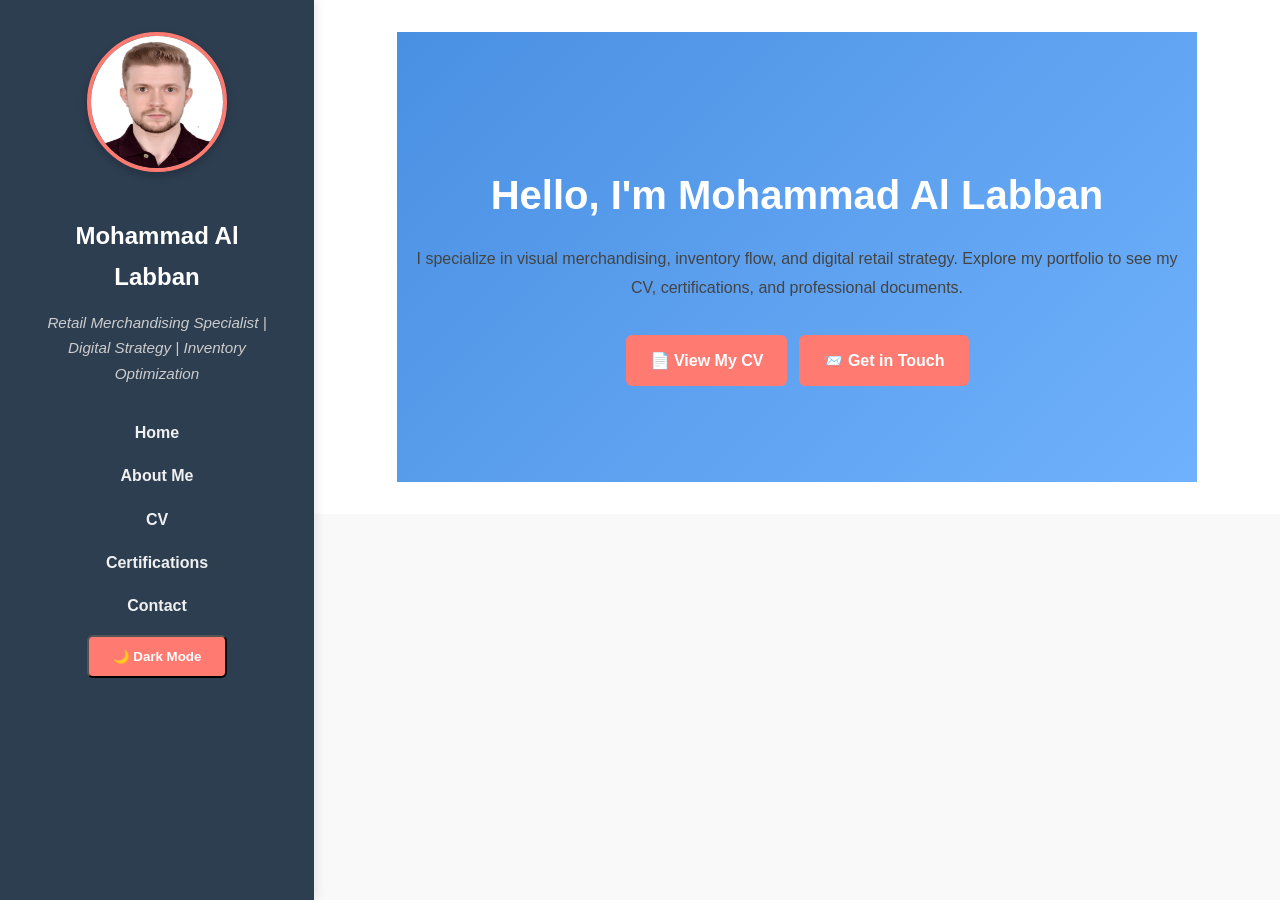
==== index.html @ 036e86b5 "Add portfolio homepage entry point" ====
<!DOCTYPE html>
<html lang="en">
<head>
  <meta charset="UTF-8">
  <meta name="viewport" content="width=device-width, initial-scale=1.0">
  <title>Home | Mohammad Al Labban</title>
  <link rel="stylesheet" href="style.css">
</head>

<body>
  <aside class="sidebar">
    <div class="profile">
      <img src="your-picture.jpg" alt="Mohammad Al Labban" class="profile-picture">
      <h1>Mohammad Al Labban</h1>
      <p class="tagline">Retail Merchandising Specialist | Digital Strategy | Inventory Optimization</p>
    </div>
    <nav>
      <ul>
        <li><a href="index.html">Home</a></li>
        <li><a href="About.html">About Me</a></li>
        <li><a href="CV.html">CV</a></li>
        <li><a href="Certificates.html">Certifications</a></li>
        <li><a href="Contact.html">Contact</a></li>
      </ul>
    </nav>
    <button id="theme-toggle" class="btn" type="button" aria-label="Toggle theme">🌙 Dark Mode</button>
  </aside>
  <button class="menu-toggle" type="button" aria-label="Toggle menu">☰</button>
  <main class="main-content">
    <section class="hero section">
      <div class="intro">
        <h1>Hello, I'm <span>Mohammad Al Labban</span></h1>
        <p>I specialize in visual merchandising, inventory flow, and digital retail strategy. Explore my portfolio to see my CV, certifications, and professional documents.</p>
        <div class="cta-buttons">
          <a href="CV.html" class="btn">📄 View My CV</a>
          <a href="Contact.html" class="btn">📨 Get in Touch</a>
        </div>
      </div>
    </section>
  </main>
  <script src="script.js"></script>
</body>
</html>
---- style.css ----
/* === Global Styles === */
* {
  box-sizing: border-box;
}

body {
  font-family: 'Roboto', sans-serif;
  line-height: 1.7;
  margin: 0;
  padding: 0;
  color: #2c2c2c;
  background-color: #f9f9f9;
  min-height: 100vh;
}

/* Sidebar */
.sidebar {
  width: 314px;
  background-color: #2d3e50;
  color: #fff;
  padding: 2rem;
  position: fixed;
  height: 100vh;
  display: flex;
  flex-direction: column;
  align-items: center;
  text-align: center;
  box-shadow: 2px 0 10px rgba(0,0,0,0.1);
  transition: transform 0.3s ease;
  overflow-y: auto;
  z-index: 1000;
}

.profile-picture {
  width: 140px;
  height: 140px;
  border-radius: 50%;
  border: 4px solid #ff7b72;
  margin-bottom: 1rem;
  box-shadow: 0 4px 8px rgba(0,0,0,0.2);
}

.sidebar nav ul {
  list-style: none;
  padding: 0;
  margin: 0;
}

.sidebar nav ul li {
  margin: 1rem 0;
}

.sidebar nav ul li a {
  color: #f0f0f0;
  text-decoration: none;
  font-weight: bold;
  transition: color 0.3s, transform 0.2s;
}

.sidebar nav ul li a:hover,
.sidebar nav ul li a:focus {
  color: #ff7b72;
  transform: scale(1.05);
  outline: none;
}

/* Scrollbar styling */
.sidebar::-webkit-scrollbar {
  width: 6px;
}

.sidebar::-webkit-scrollbar-thumb {
  background-color: #888;
  border-radius: 3px;
}

.sidebar::-webkit-scrollbar-thumb:hover {
  background-color: #555;
}

/* Main Content */
.main-content {
  margin-left: 314px;
  padding: 2rem;
  background-color: #fff;
}

/* Hero */
.hero {
  background: linear-gradient(135deg, #4a90e2, #6fb1fc);
  color: #fff;
  padding: 4rem 1rem;
  text-align: center;
  min-height: 50vh;
  display: flex;
  justify-content: center;
  align-items: center;
  animation: fadeIn 1s ease-in-out;
}

.hero h1 { font-size: 2.5rem; margin-bottom: 1rem; }
.hero p { font-size: 1.2rem; margin-bottom: 2rem; }

/* Buttons */
.btn {
  background: #ff7b72;
  color: #fff;
  padding: 0.75rem 1.5rem;
  text-decoration: none;
  border-radius: 6px;
  font-weight: bold;
  transition: background 0.3s, transform 0.3s;
}

.btn:hover,
.btn:focus {
  background: #e65a50;
  transform: translateY(-2px);
  outline: none;
}

/* Sections */
.section {
  padding: 2rem 1rem;
  max-width: 800px;
  margin: 0 auto;
}

.section h2 {
  font-size: 2rem;
  margin-bottom: 1rem;
  color: #4a90e2;
}

.section p {
  font-size: 1rem;
  line-height: 1.8;
  color: #444;
}

/* Certificates */
.cert-list { list-style: none; padding: 0; }
.cert-list li { margin: 0.5rem 0; }

.cert-list a {
  color: #4a90e2;
  text-decoration: none;
  font-weight: bold;
  transition: color 0.3s;
}

.cert-list a:hover,
.cert-list a:focus {
  color: #ff7b72;
  outline: none;
}

/* Modal */
.modal {
  display: none;
  position: fixed;
  z-index: 1000;
  inset: 0;
  background-color: rgba(0,0,0,0.6);
  align-items: center;
  justify-content: center;
  transition: opacity 0.3s ease;
}

.modal.open { display: flex; opacity: 1; }

.modal-content {
  background: #fff;
  padding: 20px;
  border-radius: 10px;
  max-width: 90%;
  max-height: 90vh;
  overflow: auto;
  position: relative;
  animation: slideUp 0.4s ease;
}

.close-btn {
  position: absolute;
  top: 10px;
  right: 20px;
  font-size: 24px;
  font-weight: bold;
  cursor: pointer;
  background: none;
  border: none;
  color: #333;
}

.cert-pdf-container iframe {
  width: 100%;
  height: 80vh;
  border: none;
}

/* Mobile Menu */
.menu-toggle {
  display: none;
  position: fixed;
  top: 10px;
  left: 10px;
  background: #4a90e2;
  color: #fff;
  border: none;
  padding: 10px;
  font-size: 24px;
  cursor: pointer;
  z-index: 2001;
}

/* Animations */
@keyframes fadeIn {
  from { opacity: 0; transform: translateY(20px); }
  to { opacity: 1; transform: translateY(0); }
}

@keyframes slideUp {
  from { transform: translateY(30px); opacity: 0; }
  to { transform: translateY(0); opacity: 1; }
}

/* Responsive */
@media (max-width: 768px) {
  .menu-toggle { display: block; }

  .sidebar {
    position: fixed;
    width: min(314px, 85vw);
    top: 0;
    left: 0;
    transform: translateX(-100%);
    transition: transform 0.3s ease;
  }

  .sidebar.active {
    transform: translateX(0);
  }

  .main-content {
    margin-left: 0;
    padding: 1rem;
  }

  .cert-pdf-container iframe {
    height: 50vh;
  }
}

/* Dark Mode */
body.dark { background-color: #1e1e1e; color: #eee; }
body.dark .main-content { background-color: #2a2a2a; }
body.dark .section h2 { color: #6fb1fc; }
body.dark .btn { background: #6fb1fc; }
body.dark .sidebar { background-color: #222; }
body.dark .sidebar nav ul li a { color: #ddd; }
body.dark .sidebar nav ul li a:hover { color: #6fb1fc; }

.sr-only {
  position: absolute;
  width: 1px;
  height: 1px;
  padding: 0;
  margin: -1px;
  overflow: hidden;
  clip: rect(0, 0, 0, 0);
  white-space: nowrap;
  border: 0;
}

/* Tagline under name */
.tagline {
  font-size: 0.95rem;
  font-style: italic;
  color: #ccc;
  margin-top: -0.5rem;
  margin-bottom: 1rem;
}

/* CTA buttons container */
.cta-buttons,
.download-buttons {
  display: flex;
  flex-wrap: wrap;
  justify-content: center;
  gap: 0.75rem;
  margin-top: 1.5rem;
}

/* Adjust hero buttons */
.cta-buttons .btn,
.download-buttons .btn {
  margin: 0;
}
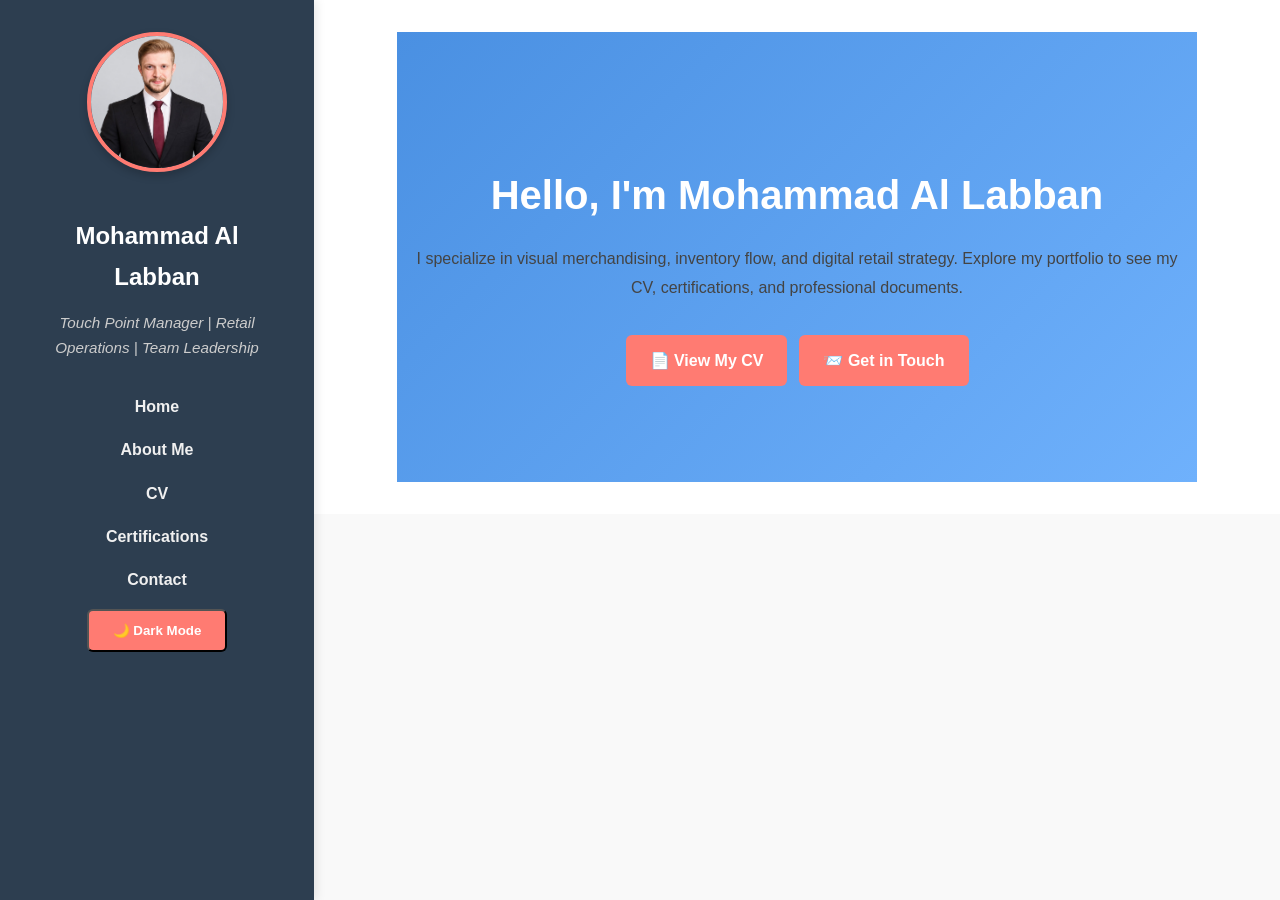
==== commit 4a400d98: "Update portfolio content and profile photo" ====
--- a/index.html
+++ b/index.html
@@ -10,9 +10,9 @@
 <body>
   <aside class="sidebar">
     <div class="profile">
-      <img src="your-picture.jpg" alt="Mohammad Al Labban" class="profile-picture">
+      <img src="your-picture.jpeg" alt="Mohammad Al Labban" class="profile-picture">
       <h1>Mohammad Al Labban</h1>
-      <p class="tagline">Retail Merchandising Specialist | Digital Strategy | Inventory Optimization</p>
+      <p class="tagline">Touch Point Manager | Retail Operations | Team Leadership</p>
     </div>
     <nav>
       <ul>
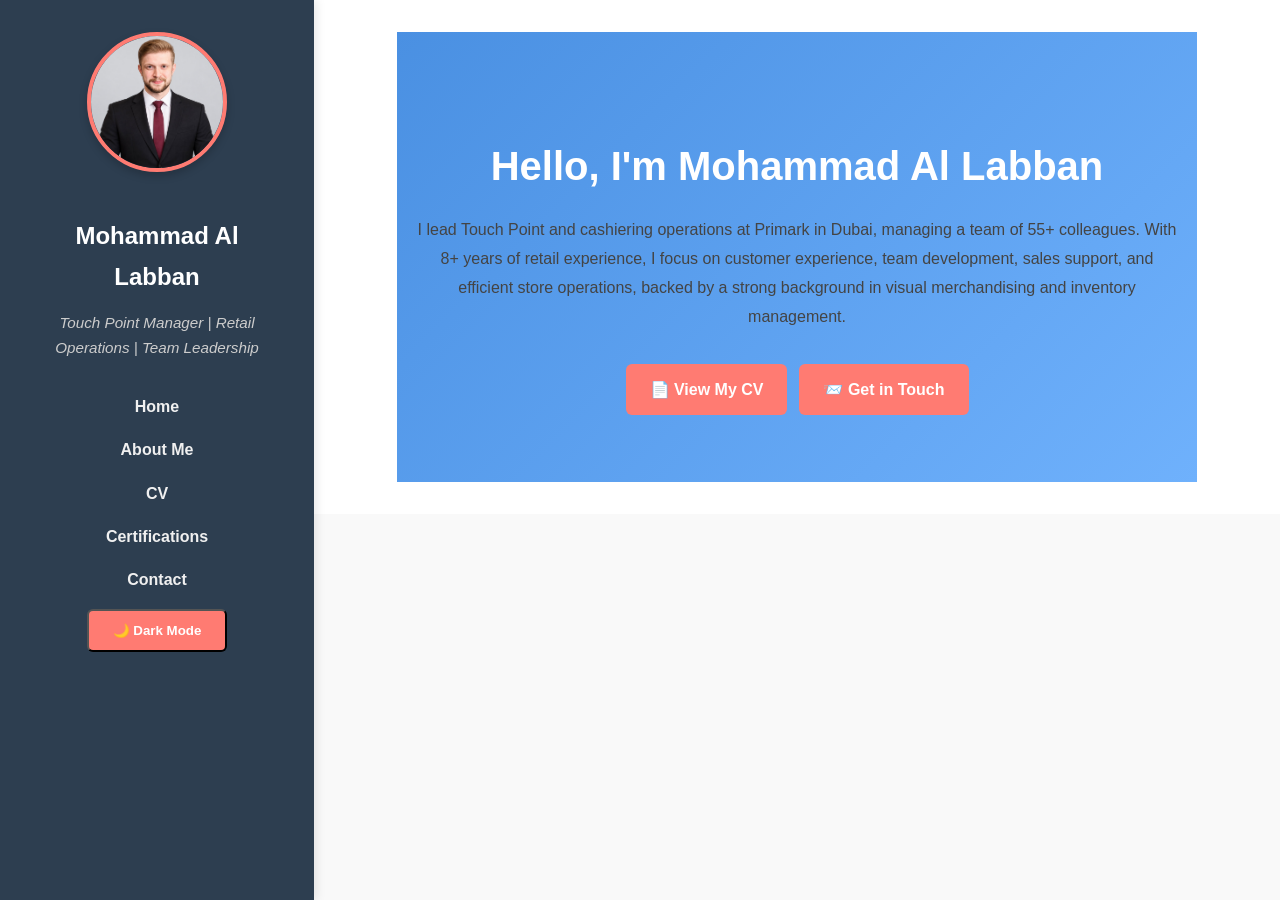
==== commit 6e1a4edd: "Update homepage introduction" ====
--- a/index.html
+++ b/index.html
@@ -30,7 +30,7 @@
     <section class="hero section">
       <div class="intro">
         <h1>Hello, I'm <span>Mohammad Al Labban</span></h1>
-        <p>I specialize in visual merchandising, inventory flow, and digital retail strategy. Explore my portfolio to see my CV, certifications, and professional documents.</p>
+        <p>I lead Touch Point and cashiering operations at Primark in Dubai, managing a team of 55+ colleagues. With 8+ years of retail experience, I focus on customer experience, team development, sales support, and efficient store operations, backed by a strong background in visual merchandising and inventory management.</p>
         <div class="cta-buttons">
           <a href="CV.html" class="btn">📄 View My CV</a>
           <a href="Contact.html" class="btn">📨 Get in Touch</a>
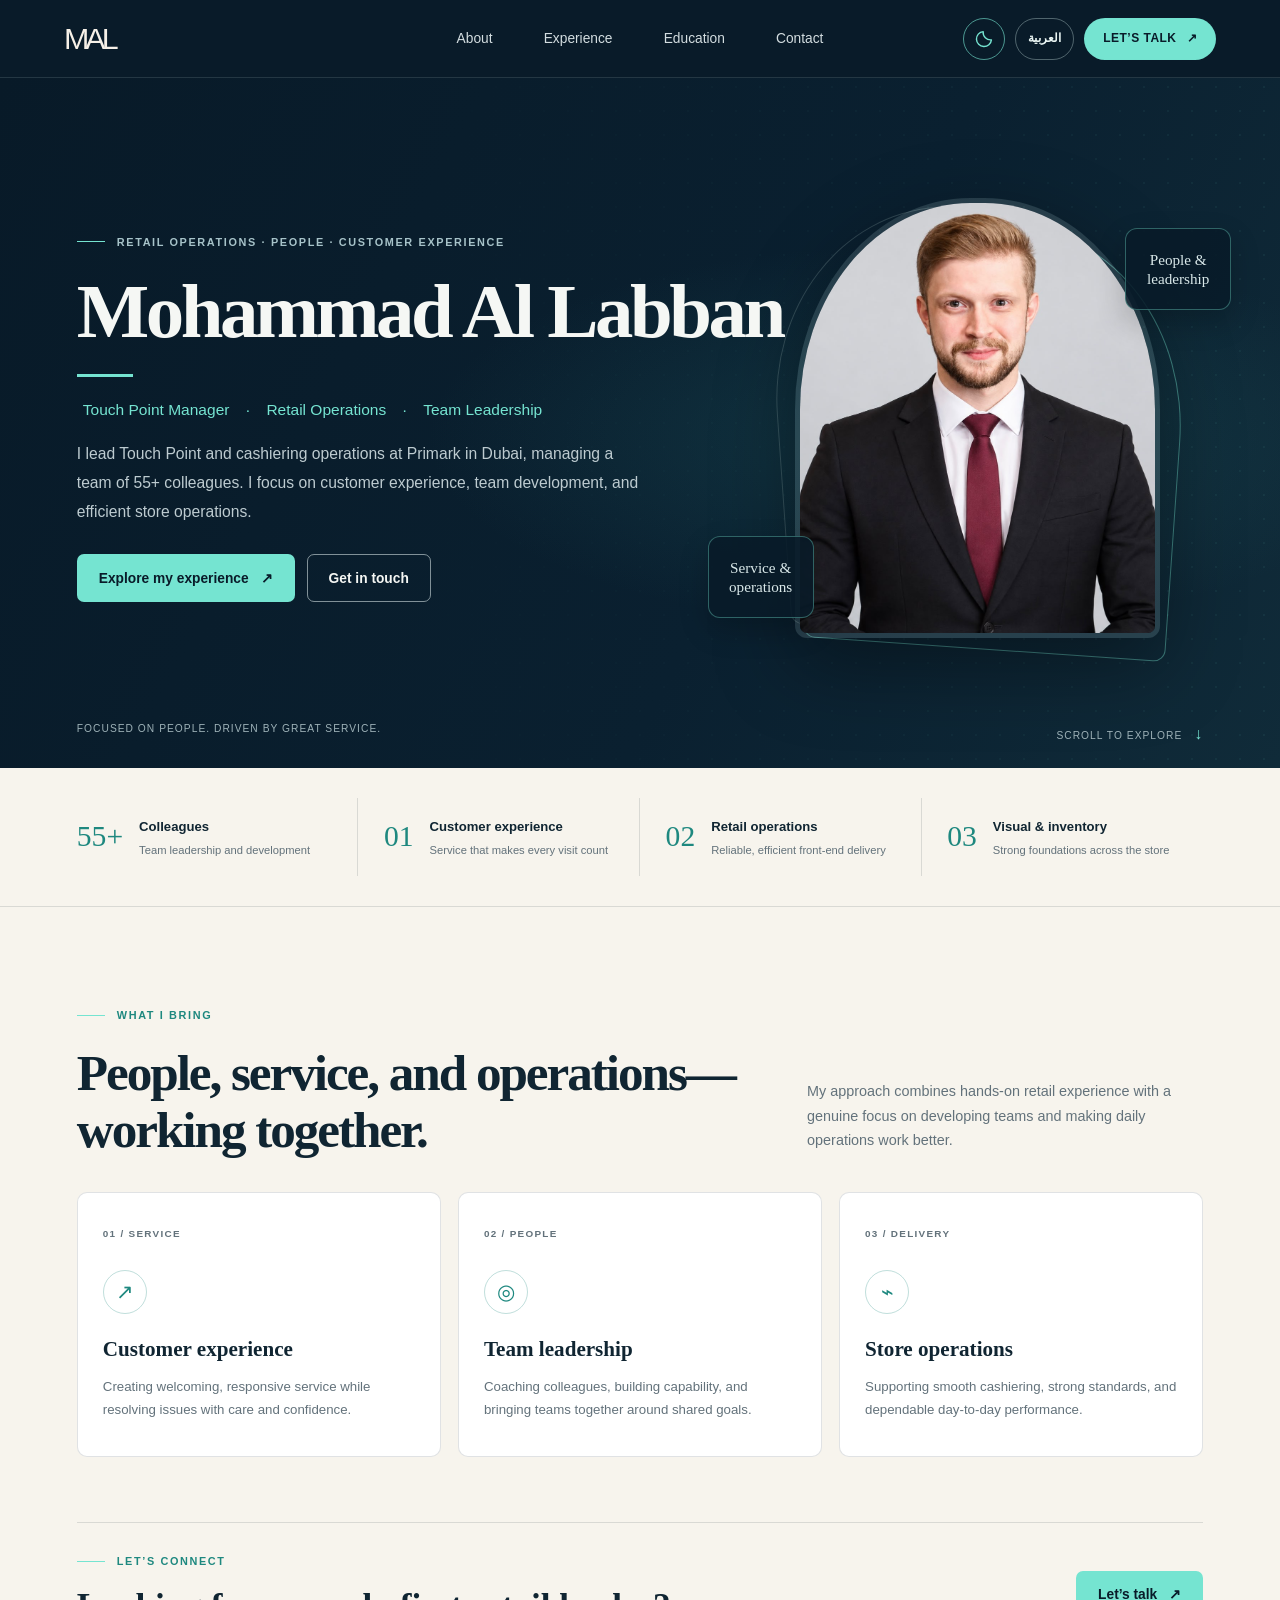
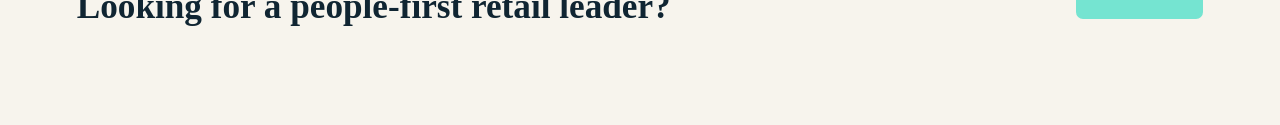
==== commit 362a1183: "Publish bilingual portfolio redesign Co-authored-by: Copilot App <223556219+Copilot@users.noreply.gi" ====
--- a/index.html
+++ b/index.html
@@ -1,40 +1,87 @@
 <!DOCTYPE html>
-<html lang="en">
+<html lang="en" dir="ltr">
 <head>
   <meta charset="UTF-8">
   <meta name="viewport" content="width=device-width, initial-scale=1.0">
-  <title>Home | Mohammad Al Labban</title>
+  <title data-i18n="home.pageTitle">Home | Mohammad Al Labban</title>
   <link rel="stylesheet" href="style.css">
 </head>
 
 <body>
-  <aside class="sidebar">
-    <div class="profile">
-      <img src="your-picture.jpeg" alt="Mohammad Al Labban" class="profile-picture">
-      <h1>Mohammad Al Labban</h1>
-      <p class="tagline">Touch Point Manager | Retail Operations | Team Leadership</p>
+  <header class="site-header">
+    <a class="brand" href="index.html" aria-label="Mohammad Al Labban home" data-i18n-aria-label="common.home">MAL</a>
+    <nav id="primary-navigation" class="primary-navigation" aria-label="Main navigation" data-i18n-aria-label="nav.label">
+      <a href="About.html" data-i18n="nav.about">About</a>
+      <a href="CV.html" data-i18n="nav.experience">Experience</a>
+      <a href="Certificates.html" data-i18n="nav.education">Education</a>
+      <a href="Contact.html" data-i18n="nav.contact">Contact</a>
+    </nav>
+    <div class="header-actions">
+      <button id="theme-toggle" class="theme-toggle" type="button" aria-label="Toggle color theme">☾</button>
+      <button id="language-toggle" class="language-toggle" type="button" aria-label="Switch language">العربية</button>
+      <a class="header-cta" href="Contact.html"><span data-i18n="common.talk">Let’s talk</span> <span aria-hidden="true">↗</span></a>
     </div>
-    <nav>
-      <ul>
-        <li><a href="index.html">Home</a></li>
-        <li><a href="About.html">About Me</a></li>
-        <li><a href="CV.html">CV</a></li>
-        <li><a href="Certificates.html">Certifications</a></li>
-        <li><a href="Contact.html">Contact</a></li>
-      </ul>
-    </nav>
-    <button id="theme-toggle" class="btn" type="button" aria-label="Toggle theme">🌙 Dark Mode</button>
-  </aside>
-  <button class="menu-toggle" type="button" aria-label="Toggle menu">☰</button>
-  <main class="main-content">
-    <section class="hero section">
-      <div class="intro">
-        <h1>Hello, I'm <span>Mohammad Al Labban</span></h1>
-        <p>I lead Touch Point and cashiering operations at Primark in Dubai, managing a team of 55+ colleagues. With 8+ years of retail experience, I focus on customer experience, team development, sales support, and efficient store operations, backed by a strong background in visual merchandising and inventory management.</p>
-        <div class="cta-buttons">
-          <a href="CV.html" class="btn">📄 View My CV</a>
-          <a href="Contact.html" class="btn">📨 Get in Touch</a>
+  </header>
+  <main class="main-content home-page">
+    <section class="hero" aria-labelledby="hero-title">
+      <div class="hero-grid">
+        <div class="hero-copy">
+          <p class="eyebrow"><span></span><span data-i18n="home.eyebrow">RETAIL OPERATIONS · PEOPLE · CUSTOMER EXPERIENCE</span></p>
+          <h1 id="hero-title" data-i18n="home.title">Mohammad Al Labban</h1>
+          <span class="hero-title-accent" aria-hidden="true"></span>
+          <p class="hero-role"><span data-i18n="home.role">Touch Point Manager</span> <span>·</span> <span data-i18n="home.role2">Retail Operations</span> <span>·</span> <span data-i18n="home.role3">Team Leadership</span></p>
+          <p class="hero-description" data-i18n="home.description">I lead Touch Point and cashiering operations at Primark in Dubai, managing a team of 55+ colleagues. I focus on customer experience, team development, and efficient store operations.</p>
+          <div class="cta-buttons">
+            <a href="CV.html" class="btn btn-primary"><span data-i18n="home.explore">Explore my experience</span> <span aria-hidden="true">↗</span></a>
+            <a href="Contact.html" class="btn btn-outline" data-i18n="common.getInTouch">Get in touch</a>
+          </div>
         </div>
+        <div class="hero-visual">
+          <div class="portrait-frame">
+            <div class="portrait-ring"></div>
+            <img src="your-picture.jpeg" alt="Mohammad Al Labban">
+          </div>
+          <div class="orbit-note orbit-note-top" data-i18n="home.people">People &amp; leadership</div>
+          <div class="orbit-note orbit-note-bottom" data-i18n="home.service">Service &amp; operations</div>
+        </div>
+      </div>
+      <div class="hero-bottom"><span data-i18n="home.motto">Focused on people. Driven by great service.</span><span><span data-i18n="home.scroll">SCROLL TO EXPLORE</span> <b aria-hidden="true">↓</b></span></div>
+    </section>
+    <section class="impact-strip" aria-label="Professional focus" data-i18n-aria-label="home.focus">
+      <article><span class="impact-mark">55+</span><div><h2 data-i18n="home.colleagues">Colleagues</h2><p data-i18n="home.teamDev">Team leadership and development</p></div></article>
+      <article><span class="impact-mark">01</span><div><h2 data-i18n="home.customer">Customer experience</h2><p data-i18n="home.serviceVisit">Service that makes every visit count</p></div></article>
+      <article><span class="impact-mark">02</span><div><h2 data-i18n="home.operations">Retail operations</h2><p data-i18n="home.frontend">Reliable, efficient front-end delivery</p></div></article>
+      <article><span class="impact-mark">03</span><div><h2 data-i18n="home.visual">Visual &amp; inventory</h2><p data-i18n="home.storeFoundations">Strong foundations across the store</p></div></article>
+    </section>
+    <section class="focus-section" aria-labelledby="focus-title">
+      <div class="section-heading">
+        <p class="eyebrow"><span></span><span data-i18n="home.bring">WHAT I BRING</span></p>
+        <h2 id="focus-title" data-i18n="home.focusTitle">People, service, and operations—working together.</h2>
+        <p data-i18n="home.focusDescription">My approach combines hands-on retail experience with a genuine focus on developing teams and making daily operations work better.</p>
+      </div>
+      <div class="focus-grid">
+        <article class="focus-card">
+          <span class="card-index" data-i18n="home.serviceIndex">01 / SERVICE</span>
+          <div class="card-icon" aria-hidden="true">↗</div>
+          <h3 data-i18n="home.customer">Customer experience</h3>
+          <p data-i18n="home.customerDescription">Creating welcoming, responsive service while resolving issues with care and confidence.</p>
+        </article>
+        <article class="focus-card">
+          <span class="card-index" data-i18n="home.peopleIndex">02 / PEOPLE</span>
+          <div class="card-icon" aria-hidden="true">◎</div>
+          <h3 data-i18n="home.leadership">Team leadership</h3>
+          <p data-i18n="home.leadershipDescription">Coaching colleagues, building capability, and bringing teams together around shared goals.</p>
+        </article>
+        <article class="focus-card">
+          <span class="card-index" data-i18n="home.deliveryIndex">03 / DELIVERY</span>
+          <div class="card-icon" aria-hidden="true">⌁</div>
+          <h3 data-i18n="home.storeOperations">Store operations</h3>
+          <p data-i18n="home.storeDescription">Supporting smooth cashiering, strong standards, and dependable day-to-day performance.</p>
+        </article>
+      </div>
+      <div class="home-footer-cta">
+        <div><p class="eyebrow"><span></span><span data-i18n="home.connect">LET’S CONNECT</span></p><h2 data-i18n="home.connectTitle">Looking for a people-first retail leader?</h2></div>
+        <a class="btn btn-primary" href="Contact.html"><span data-i18n="common.talk">Let’s talk</span> <span aria-hidden="true">↗</span></a>
       </div>
     </section>
   </main>
--- a/style.css
+++ b/style.css
@@ -1,298 +1,1095 @@
-/* === Global Styles === */
+:root {
+  color-scheme: light;
+  --ink: #102532;
+  --muted: #63727b;
+  --navy: #091b29;
+  --navy-soft: #102a3a;
+  --teal: #75e4d1;
+  --teal-deep: #1e887f;
+  --paper: #f7f4ed;
+  --white: #fff;
+  --line: rgba(16, 37, 50, 0.13);
+  --header-height: 78px;
+  font-family: "DM Sans", "Segoe UI", sans-serif;
+}
+
 * {
   box-sizing: border-box;
 }
 
+html {
+  scroll-behavior: smooth;
+}
+
 body {
-  font-family: 'Roboto', sans-serif;
+  min-width: 320px;
+  min-height: 100vh;
+  margin: 0;
+  color: var(--ink);
+  background: var(--paper);
+  font-family: "DM Sans", "Segoe UI", sans-serif;
   line-height: 1.7;
+  -webkit-font-smoothing: antialiased;
+}
+
+body.dark {
+  color-scheme: dark;
+  --ink: #edf4f4;
+  --muted: #a7b6bd;
+  --paper: #102430;
+  --white: #142d3b;
+  --line: rgba(225, 244, 241, 0.15);
+  --teal-deep: #75e4d1;
+}
+
+a {
+  color: inherit;
+}
+
+.site-header {
+  position: relative;
+  z-index: 10;
+  display: grid;
+  grid-template-columns: 1fr auto 1fr;
+  align-items: center;
+  min-height: var(--header-height);
+  padding: 0 clamp(24px, 5vw, 76px);
+  color: #f6f7f4;
+  background: var(--navy);
+  border-bottom: 1px solid rgba(211, 237, 235, 0.13);
+}
+
+.brand {
+  justify-self: start;
+  color: #f6f0e7;
+  font-family: "DM Sans", "Segoe UI", sans-serif;
+  font-size: 1.9rem;
+  font-weight: 300;
+  letter-spacing: -0.13em;
+  line-height: 1;
+  text-decoration: none;
+  white-space: nowrap;
+}
+
+.primary-navigation {
+  display: flex;
+  align-items: center;
+  gap: clamp(24px, 4vw, 58px);
+}
+
+.primary-navigation a {
+  position: relative;
+  padding: 8px 0;
+  color: #d3dde0;
+  font-size: 0.86rem;
+  text-decoration: none;
+  transition: color 180ms ease;
+}
+
+.primary-navigation a::after {
+  position: absolute;
+  right: 0;
+  bottom: 0;
+  left: 0;
+  height: 1px;
+  background: var(--teal);
+  content: "";
+  transform: scaleX(0);
+  transform-origin: left;
+  transition: transform 180ms ease;
+}
+
+.primary-navigation a:hover,
+.primary-navigation a:focus-visible,
+.primary-navigation a[aria-current="page"] {
+  color: var(--teal);
+}
+
+.primary-navigation a:hover::after,
+.primary-navigation a:focus-visible::after,
+.primary-navigation a[aria-current="page"]::after {
+  transform: scaleX(1);
+}
+
+.header-actions {
+  display: flex;
+  justify-self: end;
+  align-items: center;
+  gap: 10px;
+}
+
+.header-cta,
+.theme-toggle {
+  display: inline-flex;
+  min-height: 42px;
+  align-items: center;
+  justify-content: center;
+  border: 1px solid rgba(117, 228, 209, 0.62);
+  border-radius: 999px;
+  color: var(--navy);
+  background: var(--teal);
+  font: inherit;
+  font-size: 0.75rem;
+  font-weight: 700;
+  text-decoration: none;
+  transition: background 180ms ease, color 180ms ease, transform 180ms ease;
+}
+
+.header-cta {
+  gap: 10px;
+  padding: 0 18px;
+  text-transform: uppercase;
+  letter-spacing: 0.04em;
+}
+
+.header-cta:hover,
+.theme-toggle:hover {
+  color: #f6f7f4;
+  background: transparent;
+  transform: translateY(-1px);
+}
+
+.theme-toggle {
+  width: 42px;
+  color: var(--teal);
+  background: transparent;
+  cursor: pointer;
+}
+
+.theme-toggle svg {
+  width: 20px;
+  height: 20px;
+  fill: none;
+  stroke: currentColor;
+  stroke-linecap: round;
+  stroke-linejoin: round;
+  stroke-width: 1.7;
+  font-size: 1.1rem;
+}
+
+.language-toggle {
+  min-height: 42px;
+  padding: 0 12px;
+  border: 1px solid rgba(211, 237, 235, 0.35);
+  border-radius: 999px;
+  color: #eaf5f3;
+  background: transparent;
+  cursor: pointer;
+  font: inherit;
+  font-size: 0.78rem;
+  font-weight: 600;
+  transition: background 180ms ease, border-color 180ms ease, color 180ms ease;
+}
+
+.language-toggle:hover,
+.language-toggle:focus-visible {
+  border-color: var(--teal);
+  color: var(--teal);
+}
+
+.main-content {
+  min-height: calc(100vh - var(--header-height));
+  background: var(--paper);
+}
+
+.hero {
+  position: relative;
+  overflow: hidden;
+  color: #f5f7f4;
+  background:
+    radial-gradient(ellipse at 72% 52%, rgba(38, 109, 113, 0.28), transparent 38%),
+    linear-gradient(118deg, #081a28 0%, #0a2030 60%, #102b39 100%);
+}
+
+.hero::before {
+  position: absolute;
+  inset: 0;
+  background-image: radial-gradient(rgba(117, 228, 209, 0.21) 0.8px, transparent 0.8px);
+  background-position: center;
+  background-size: 24px 24px;
+  content: "";
+  mask-image: linear-gradient(90deg, transparent 28%, #000 100%);
+  opacity: 0.28;
+  pointer-events: none;
+}
+
+.hero-grid {
+  position: relative;
+  display: grid;
+  width: min(1320px, 100%);
+  min-height: min(690px, calc(100svh - var(--header-height)));
+  grid-template-columns: minmax(0, 1.12fr) minmax(300px, 0.88fr);
+  align-items: center;
+  gap: clamp(40px, 8vw, 120px);
+  margin: 0 auto;
+  padding: 72px clamp(28px, 6vw, 88px) 82px;
+}
+
+.hero-copy {
+  position: relative;
+  z-index: 1;
+  max-width: 690px;
+}
+
+.eyebrow {
+  display: flex;
+  align-items: center;
+  gap: 12px;
+  margin: 0 0 22px;
+  color: var(--teal-deep);
+  font-size: 0.68rem;
+  font-weight: 700;
+  letter-spacing: 0.15em;
+  line-height: 1.5;
+}
+
+.hero .eyebrow {
+  color: #a7c3c9;
+}
+
+.eyebrow > span:first-child {
+  display: inline-block;
+  width: 28px;
+  height: 1px;
+  flex: 0 0 auto;
+  background: var(--teal);
+}
+
+.hero h1,
+.page-section > h1 {
+  margin: 0;
+  font-family: "Playfair Display", Georgia, serif;
+  font-size: clamp(3rem, 5.5vw, 5.35rem);
+  font-weight: 600;
+  letter-spacing: -0.045em;
+  line-height: 1.04;
+}
+
+.hero h1 {
+  max-width: 780px;
+  font-size: clamp(3.25rem, 6vw, 5.8rem);
+  white-space: nowrap;
+}
+
+.hero-title-accent {
+  display: block;
+  width: 56px;
+  height: 3px;
+  margin-top: 22px;
+  background: var(--teal);
+}
+
+.page-section > h1 em,
+.section-heading h2 em {
+  color: var(--teal);
+  font-weight: 500;
+}
+
+.hero-role {
+  margin: 20px 0 16px;
+  color: #e5eeee;
+  font-size: 0.97rem;
+}
+
+.hero-role span {
+  padding: 0 6px;
+  color: var(--teal);
+}
+
+.hero-description {
+  max-width: 600px;
+  margin: 0;
+  color: #bdcbd0;
+  font-size: 0.98rem;
+  line-height: 1.85;
+}
+
+.cta-buttons {
+  display: flex;
+  flex-wrap: wrap;
+  justify-content: flex-start;
+  gap: 12px;
+  margin-top: 28px;
+}
+
+.btn {
+  display: inline-flex;
+  min-height: 48px;
+  align-items: center;
+  justify-content: center;
+  gap: 12px;
+  padding: 0 21px;
+  border: 1px solid transparent;
+  border-radius: 7px;
+  color: var(--navy);
+  font-size: 0.86rem;
+  font-weight: 700;
+  text-decoration: none;
+  transition: background 180ms ease, border-color 180ms ease, color 180ms ease, transform 180ms ease;
+}
+
+.btn:hover,
+.btn:focus-visible {
+  transform: translateY(-2px);
+}
+
+.btn-primary {
+  background: var(--teal);
+}
+
+.btn-primary:hover,
+.btn-primary:focus-visible {
+  border-color: var(--teal);
+  color: #e9f7f5;
+  background: transparent;
+}
+
+.btn-outline {
+  border-color: rgba(227, 241, 241, 0.55);
+  color: #f5f7f4;
+  background: transparent;
+}
+
+.btn-outline:hover,
+.btn-outline:focus-visible {
+  border-color: var(--teal);
+  color: var(--teal);
+}
+
+.hero-visual {
+  position: relative;
+  display: flex;
+  min-height: 430px;
+  align-items: center;
+  justify-content: center;
+}
+
+.portrait-frame {
+  position: relative;
+  width: min(100%, 365px);
+  height: 440px;
+  isolation: isolate;
+}
+
+.portrait-frame::before {
+  position: absolute;
+  z-index: -1;
+  inset: 28px -20px -12px 22px;
+  border: 1px solid rgba(117, 228, 209, 0.45);
+  border-radius: 48% 48% 12px 12px;
+  content: "";
+  transform: rotate(4deg);
+}
+
+.portrait-frame::after {
+  position: absolute;
+  z-index: -2;
+  inset: 8px 22px 25px -18px;
+  border: 1px solid rgba(199, 223, 220, 0.2);
+  border-radius: 48% 48% 12px 12px;
+  content: "";
+  transform: rotate(-4deg);
+}
+
+.portrait-frame img {
+  width: 100%;
+  height: 100%;
+  border: 5px solid rgba(230, 248, 245, 0.12);
+  border-radius: 48% 48% 12px 12px;
+  object-fit: cover;
+  object-position: center 30%;
+  box-shadow: 0 26px 80px rgba(0, 0, 0, 0.38);
+}
+
+.orbit-note {
+  position: absolute;
+  display: grid;
+  width: 106px;
+  height: 82px;
+  place-content: center;
+  border: 1px solid rgba(117, 228, 209, 0.36);
+  border-radius: 12px;
+  color: #d9e8e9;
+  background: rgba(9, 27, 41, 0.87);
+  font-family: "Playfair Display", Georgia, serif;
+  font-size: 0.95rem;
+  line-height: 1.25;
+  text-align: center;
+  box-shadow: 0 12px 30px rgba(0, 0, 0, 0.2);
+}
+
+.orbit-note-top {
+  top: 30px;
+  right: -28px;
+}
+
+.orbit-note-bottom {
+  bottom: 20px;
+  left: -45px;
+}
+
+.hero-bottom {
+  position: absolute;
+  right: clamp(28px, 6vw, 88px);
+  bottom: 21px;
+  left: clamp(28px, 6vw, 88px);
+  display: flex;
+  justify-content: space-between;
+  color: #9eb2b8;
+  font-size: 0.64rem;
+  letter-spacing: 0.1em;
+  text-transform: uppercase;
+}
+
+.hero-bottom b {
+  margin-left: 8px;
+  color: var(--teal);
+  font-size: 1rem;
+}
+
+.impact-strip {
+  display: grid;
+  grid-template-columns: repeat(4, minmax(0, 1fr));
+  padding: 30px clamp(24px, 6vw, 88px);
+  border-bottom: 1px solid var(--line);
+  background: var(--paper);
+}
+
+.impact-strip article {
+  display: flex;
+  min-height: 78px;
+  align-items: center;
+  gap: 16px;
+  padding: 8px clamp(12px, 2vw, 32px);
+  border-right: 1px solid var(--line);
+}
+
+.impact-strip article:first-child {
+  padding-left: 0;
+}
+
+.impact-strip article:last-child {
+  border-right: 0;
+}
+
+.impact-mark {
+  color: var(--teal-deep);
+  font-family: "Playfair Display", Georgia, serif;
+  font-size: 1.85rem;
+  line-height: 1;
+  white-space: nowrap;
+}
+
+.impact-strip h2 {
+  margin: 0 0 3px;
+  color: var(--ink);
+  font-size: 0.82rem;
+  font-weight: 700;
+}
+
+.impact-strip p {
+  margin: 0;
+  color: var(--muted);
+  font-size: 0.7rem;
+  line-height: 1.45;
+}
+
+.focus-section {
+  width: min(1320px, 100%);
+  margin: 0 auto;
+  padding: 100px clamp(28px, 6vw, 88px) 88px;
+}
+
+.section-heading {
+  display: grid;
+  grid-template-columns: minmax(0, 1.1fr) minmax(250px, 0.65fr);
+  align-items: end;
+  column-gap: 60px;
+  margin-bottom: 34px;
+}
+
+.section-heading .eyebrow {
+  grid-column: 1 / -1;
+}
+
+.section-heading h2 {
+  max-width: 720px;
+  margin: 0;
+  font-family: "Playfair Display", Georgia, serif;
+  font-size: clamp(2.25rem, 4vw, 3.65rem);
+  font-weight: 600;
+  letter-spacing: -0.04em;
+  line-height: 1.1;
+}
+
+.section-heading h2 em {
+  color: var(--teal-deep);
+}
+
+.section-heading > p:last-child {
+  margin: 0 0 5px;
+  color: var(--muted);
+  font-size: 0.9rem;
+}
+
+.focus-grid {
+  display: grid;
+  grid-template-columns: repeat(3, minmax(0, 1fr));
+  gap: 17px;
+}
+
+.focus-card {
+  position: relative;
+  min-height: 265px;
+  padding: 25px 25px 27px;
+  overflow: hidden;
+  border: 1px solid var(--line);
+  border-radius: 10px;
+  background: var(--white);
+  transition: border-color 180ms ease, transform 180ms ease, box-shadow 180ms ease;
+}
+
+.focus-card:hover {
+  border-color: rgba(30, 136, 127, 0.45);
+  box-shadow: 0 18px 45px rgba(16, 37, 50, 0.08);
+  transform: translateY(-4px);
+}
+
+.card-index {
+  color: var(--muted);
+  font-size: 0.62rem;
+  font-weight: 700;
+  letter-spacing: 0.13em;
+}
+
+.card-icon {
+  display: grid;
+  width: 44px;
+  height: 44px;
+  margin: 25px 0 18px;
+  place-items: center;
+  border: 1px solid rgba(30, 136, 127, 0.28);
+  border-radius: 50%;
+  color: var(--teal-deep);
+  font-size: 1.3rem;
+}
+
+.focus-card h3 {
+  margin: 0 0 8px;
+  color: var(--ink);
+  font-family: "Playfair Display", Georgia, serif;
+  font-size: 1.32rem;
+}
+
+.focus-card p {
+  max-width: 340px;
+  margin: 0;
+  color: var(--muted);
+  font-size: 0.83rem;
+  line-height: 1.7;
+}
+
+.home-footer-cta {
+  display: flex;
+  align-items: center;
+  justify-content: space-between;
+  gap: 24px;
+  margin-top: 65px;
+  padding: 30px 0 0;
+  border-top: 1px solid var(--line);
+}
+
+.home-footer-cta .eyebrow {
+  margin-bottom: 8px;
+}
+
+.home-footer-cta h2 {
+  margin: 0;
+  font-family: "Playfair Display", Georgia, serif;
+  font-size: clamp(1.5rem, 3vw, 2.2rem);
+}
+
+.page-section {
+  width: min(1100px, 100%);
+  min-height: calc(100vh - var(--header-height));
+  margin: 0 auto;
+  padding: clamp(58px, 9vw, 110px) clamp(26px, 7vw, 94px);
+}
+
+.page-section > h1 {
+  max-width: 860px;
+  margin-bottom: 42px;
+  color: var(--ink);
+  font-size: clamp(2.8rem, 5vw, 4.7rem);
+}
+
+.page-section > h1 em {
+  color: var(--teal-deep);
+}
+
+.page-section > h2,
+.content-panel h2,
+.subsection-title {
+  color: var(--ink);
+  font-family: "Playfair Display", Georgia, serif;
+  font-size: 1.7rem;
+  font-weight: 600;
+  line-height: 1.25;
+}
+
+.page-section > p:not(.eyebrow),
+.content-panel p,
+.download-note {
+  max-width: 800px;
+  color: var(--muted);
+  font-size: 0.98rem;
+  line-height: 1.9;
+}
+
+.content-panel {
+  margin: 24px 0;
+  padding: clamp(22px, 4vw, 38px);
+  border: 1px solid var(--line);
+  border-radius: 12px;
+  background: var(--white);
+}
+
+.content-panel h2 {
+  margin: 0 0 18px;
+  font-size: 1.45rem;
+}
+
+.detail-list {
+  display: grid;
+  gap: 10px;
   margin: 0;
   padding: 0;
-  color: #2c2c2c;
-  background-color: #f9f9f9;
-  min-height: 100vh;
-}
-
-/* Sidebar */
-.sidebar {
-  width: 314px;
-  background-color: #2d3e50;
-  color: #fff;
-  padding: 2rem;
+  list-style: none;
+}
+
+.detail-list li {
+  position: relative;
+  padding: 2px 0 2px 25px;
+  color: var(--muted);
+}
+
+.detail-list li::before {
+  position: absolute;
+  top: 0.78em;
+  inset-inline-start: 2px;
+  width: 7px;
+  height: 7px;
+  border-radius: 50%;
+  background: var(--teal-deep);
+  content: "";
+}
+
+.download-buttons {
+  display: flex;
+  flex-wrap: wrap;
+  gap: 12px;
+  margin-top: 18px;
+}
+
+.download-buttons .btn,
+.page-section > .btn {
+  color: var(--navy);
+  background: var(--teal);
+}
+
+.download-note {
+  margin-top: 32px;
+}
+
+.page-section form {
+  display: grid;
+  max-width: 700px;
+  gap: 12px;
+  margin-top: 30px;
+}
+
+.page-section form label {
+  margin-top: 9px;
+  color: var(--ink);
+  font-size: 0.84rem;
+  font-weight: 700;
+}
+
+.page-section input,
+.page-section textarea {
+  width: 100%;
+  padding: 13px 15px;
+  border: 1px solid var(--line);
+  border-radius: 7px;
+  color: var(--ink);
+  background: var(--white);
+  font: inherit;
+}
+
+.page-section input:focus,
+.page-section textarea:focus {
+  border-color: var(--teal-deep);
+  outline: 3px solid rgba(117, 228, 209, 0.2);
+}
+
+.page-section form .btn {
+  justify-self: start;
+  margin-top: 10px;
+  background: var(--teal);
+  cursor: pointer;
+}
+
+.modal {
   position: fixed;
-  height: 100vh;
-  display: flex;
-  flex-direction: column;
-  align-items: center;
-  text-align: center;
-  box-shadow: 2px 0 10px rgba(0,0,0,0.1);
-  transition: transform 0.3s ease;
-  overflow-y: auto;
-  z-index: 1000;
-}
-
-.profile-picture {
-  width: 140px;
-  height: 140px;
-  border-radius: 50%;
-  border: 4px solid #ff7b72;
-  margin-bottom: 1rem;
-  box-shadow: 0 4px 8px rgba(0,0,0,0.2);
-}
-
-.sidebar nav ul {
-  list-style: none;
-  padding: 0;
-  margin: 0;
-}
-
-.sidebar nav ul li {
-  margin: 1rem 0;
-}
-
-.sidebar nav ul li a {
-  color: #f0f0f0;
-  text-decoration: none;
-  font-weight: bold;
-  transition: color 0.3s, transform 0.2s;
-}
-
-.sidebar nav ul li a:hover,
-.sidebar nav ul li a:focus {
-  color: #ff7b72;
-  transform: scale(1.05);
-  outline: none;
-}
-
-/* Scrollbar styling */
-.sidebar::-webkit-scrollbar {
-  width: 6px;
-}
-
-.sidebar::-webkit-scrollbar-thumb {
-  background-color: #888;
-  border-radius: 3px;
-}
-
-.sidebar::-webkit-scrollbar-thumb:hover {
-  background-color: #555;
-}
-
-/* Main Content */
-.main-content {
-  margin-left: 314px;
-  padding: 2rem;
-  background-color: #fff;
-}
-
-/* Hero */
-.hero {
-  background: linear-gradient(135deg, #4a90e2, #6fb1fc);
-  color: #fff;
-  padding: 4rem 1rem;
-  text-align: center;
-  min-height: 50vh;
-  display: flex;
-  justify-content: center;
-  align-items: center;
-  animation: fadeIn 1s ease-in-out;
-}
-
-.hero h1 { font-size: 2.5rem; margin-bottom: 1rem; }
-.hero p { font-size: 1.2rem; margin-bottom: 2rem; }
-
-/* Buttons */
-.btn {
-  background: #ff7b72;
-  color: #fff;
-  padding: 0.75rem 1.5rem;
-  text-decoration: none;
-  border-radius: 6px;
-  font-weight: bold;
-  transition: background 0.3s, transform 0.3s;
-}
-
-.btn:hover,
-.btn:focus {
-  background: #e65a50;
-  transform: translateY(-2px);
-  outline: none;
-}
-
-/* Sections */
-.section {
-  padding: 2rem 1rem;
-  max-width: 800px;
-  margin: 0 auto;
-}
-
-.section h2 {
-  font-size: 2rem;
-  margin-bottom: 1rem;
-  color: #4a90e2;
-}
-
-.section p {
-  font-size: 1rem;
-  line-height: 1.8;
-  color: #444;
-}
-
-/* Certificates */
-.cert-list { list-style: none; padding: 0; }
-.cert-list li { margin: 0.5rem 0; }
-
-.cert-list a {
-  color: #4a90e2;
-  text-decoration: none;
-  font-weight: bold;
-  transition: color 0.3s;
-}
-
-.cert-list a:hover,
-.cert-list a:focus {
-  color: #ff7b72;
-  outline: none;
-}
-
-/* Modal */
-.modal {
+  z-index: 20;
+  inset: 0;
   display: none;
-  position: fixed;
-  z-index: 1000;
-  inset: 0;
-  background-color: rgba(0,0,0,0.6);
   align-items: center;
   justify-content: center;
-  transition: opacity 0.3s ease;
-}
-
-.modal.open { display: flex; opacity: 1; }
+  padding: 20px;
+  background: rgba(4, 15, 23, 0.78);
+}
+
+.modal.open {
+  display: flex;
+}
 
 .modal-content {
-  background: #fff;
-  padding: 20px;
-  border-radius: 10px;
-  max-width: 90%;
+  position: relative;
+  width: min(900px, 100%);
   max-height: 90vh;
+  padding: 24px;
   overflow: auto;
-  position: relative;
-  animation: slideUp 0.4s ease;
+  border-radius: 12px;
+  background: var(--white);
 }
 
 .close-btn {
   position: absolute;
+  z-index: 1;
   top: 10px;
-  right: 20px;
-  font-size: 24px;
-  font-weight: bold;
+  right: 14px;
+  width: 38px;
+  height: 38px;
+  border: 0;
+  border-radius: 50%;
+  color: var(--ink);
+  background: var(--paper);
   cursor: pointer;
-  background: none;
-  border: none;
-  color: #333;
+  font-size: 1.5rem;
 }
 
 .cert-pdf-container iframe {
   width: 100%;
-  height: 80vh;
-  border: none;
-}
-
-/* Mobile Menu */
-.menu-toggle {
-  display: none;
-  position: fixed;
-  top: 10px;
-  left: 10px;
-  background: #4a90e2;
-  color: #fff;
-  border: none;
-  padding: 10px;
-  font-size: 24px;
-  cursor: pointer;
-  z-index: 2001;
-}
-
-/* Animations */
-@keyframes fadeIn {
-  from { opacity: 0; transform: translateY(20px); }
-  to { opacity: 1; transform: translateY(0); }
-}
-
-@keyframes slideUp {
-  from { transform: translateY(30px); opacity: 0; }
-  to { transform: translateY(0); opacity: 1; }
-}
-
-/* Responsive */
-@media (max-width: 768px) {
-  .menu-toggle { display: block; }
-
-  .sidebar {
-    position: fixed;
-    width: min(314px, 85vw);
-    top: 0;
-    left: 0;
-    transform: translateX(-100%);
-    transition: transform 0.3s ease;
-  }
-
-  .sidebar.active {
-    transform: translateX(0);
-  }
-
-  .main-content {
-    margin-left: 0;
-    padding: 1rem;
-  }
-
-  .cert-pdf-container iframe {
-    height: 50vh;
-  }
-}
-
-/* Dark Mode */
-body.dark { background-color: #1e1e1e; color: #eee; }
-body.dark .main-content { background-color: #2a2a2a; }
-body.dark .section h2 { color: #6fb1fc; }
-body.dark .btn { background: #6fb1fc; }
-body.dark .sidebar { background-color: #222; }
-body.dark .sidebar nav ul li a { color: #ddd; }
-body.dark .sidebar nav ul li a:hover { color: #6fb1fc; }
+  height: 75vh;
+  border: 0;
+}
 
 .sr-only {
   position: absolute;
   width: 1px;
   height: 1px;
   padding: 0;
-  margin: -1px;
   overflow: hidden;
   clip: rect(0, 0, 0, 0);
   white-space: nowrap;
   border: 0;
 }
 
-/* Tagline under name */
-.tagline {
-  font-size: 0.95rem;
-  font-style: italic;
-  color: #ccc;
-  margin-top: -0.5rem;
-  margin-bottom: 1rem;
-}
-
-/* CTA buttons container */
-.cta-buttons,
+:focus-visible {
+  outline: 2px solid var(--teal);
+  outline-offset: 4px;
+}
+
+@media (max-width: 900px) {
+  :root {
+    --header-height: 68px;
+  }
+
+  .site-header {
+    display: flex;
+    flex-wrap: wrap;
+    justify-content: space-between;
+    gap: 0 20px;
+    padding: 12px 20px 0;
+  }
+
+  .primary-navigation {
+    order: 3;
+    width: 100%;
+    justify-content: center;
+    flex-wrap: wrap;
+    gap: 8px clamp(18px, 4vw, 36px);
+    padding: 9px 0 12px;
+    border-top: 1px solid rgba(211, 237, 235, 0.13);
+  }
+
+  .header-actions {
+    gap: 8px;
+  }
+
+  .header-cta {
+    min-height: 38px;
+    gap: 6px;
+    padding: 0 12px;
+    font-size: 0.65rem;
+  }
+
+  .theme-toggle {
+    width: 38px;
+    min-height: 38px;
+  }
+
+  .language-toggle {
+    min-height: 38px;
+    padding: 0 10px;
+  }
+
+  .hero-grid {
+    min-height: 620px;
+    grid-template-columns: 1fr;
+    gap: 36px;
+    padding-right: 42px;
+    padding-left: 42px;
+  }
+
+  .hero-visual {
+    min-height: 350px;
+    width: min(100%, 350px);
+    justify-self: center;
+  }
+
+  .portrait-frame {
+    width: min(78%, 280px);
+    height: 340px;
+  }
+
+  .orbit-note-bottom {
+    left: -20px;
+  }
+
+  .impact-strip {
+    grid-template-columns: repeat(2, minmax(0, 1fr));
+    row-gap: 14px;
+  }
+
+  .impact-strip article:nth-child(2) {
+    border-right: 0;
+  }
+
+  .impact-strip article:nth-child(3) {
+    padding-left: 0;
+  }
+
+  .section-heading {
+    grid-template-columns: 1fr;
+    row-gap: 18px;
+  }
+}
+
+@media (max-width: 760px) {
+  .hero-grid {
+    min-height: auto;
+    grid-template-columns: 1fr;
+    gap: 44px;
+    padding: 64px 25px 83px;
+  }
+
+  .hero h1 {
+    max-width: 550px;
+    font-size: clamp(2.5rem, 9vw, 4rem);
+    white-space: normal;
+  }
+
+  .hero-title-accent {
+    margin-top: 16px;
+  }
+
+  .hero-description {
+    font-size: 0.92rem;
+  }
+
+  .hero-visual {
+    min-height: 365px;
+    margin: 0 auto;
+    width: min(100%, 370px);
+  }
+
+  .portrait-frame {
+    width: min(78%, 300px);
+    height: 350px;
+  }
+
+  .orbit-note {
+    width: 91px;
+    height: 70px;
+    font-size: 0.83rem;
+  }
+
+  .orbit-note-top {
+    right: 0;
+  }
+
+  .orbit-note-bottom {
+    left: 0;
+  }
+
+  .hero-bottom {
+    right: 25px;
+    left: 25px;
+    font-size: 0.56rem;
+  }
+
+  .hero-bottom span:first-child {
+    max-width: 55%;
+  }
+
+  .impact-strip {
+    grid-template-columns: 1fr;
+    padding: 18px 25px;
+  }
+
+  .impact-strip article,
+  .impact-strip article:first-child,
+  .impact-strip article:nth-child(3) {
+    min-height: 72px;
+    padding: 8px 0;
+    border-right: 0;
+    border-bottom: 1px solid var(--line);
+  }
+
+  .impact-strip article:last-child {
+    border-bottom: 0;
+  }
+
+  .focus-section {
+    padding: 70px 25px 60px;
+  }
+
+  .section-heading h2 {
+    font-size: 2.45rem;
+  }
+
+  .focus-grid {
+    grid-template-columns: 1fr;
+  }
+
+  .focus-card {
+    min-height: 225px;
+  }
+
+  .home-footer-cta {
+    align-items: flex-start;
+    flex-direction: column;
+    margin-top: 45px;
+  }
+
+  .page-section {
+    padding: 62px 24px 70px;
+  }
+
+  .page-section > h1 {
+    font-size: clamp(2.7rem, 12vw, 4rem);
+  }
+
+  .download-buttons {
+    align-items: stretch;
+    flex-direction: column;
+  }
+
+  .download-buttons .btn {
+    justify-content: flex-start;
+  }
+
+  .modal-content {
+    padding: 52px 12px 14px;
+  }
+}
+
+@media (max-width: 420px) {
+  .site-header {
+    padding: 0 14px;
+  }
+
+  .brand {
+    font-size: 1.65rem;
+  }
+
+  .primary-navigation {
+    gap: 4px 15px;
+  }
+
+  .primary-navigation a {
+    font-size: 0.78rem;
+  }
+
+  .header-actions {
+    gap: 6px;
+  }
+
+  .theme-toggle {
+    display: none;
+  }
+
+  .language-toggle {
+    min-height: 36px;
+    padding: 0 9px;
+    font-size: 0.72rem;
+  }
+
+  .header-cta {
+    padding: 0 10px;
+    font-size: 0.6rem;
+  }
+}
+
+html[dir="rtl"] body {
+  font-family: Tahoma, Arial, sans-serif;
+}
+
+html[dir="rtl"] body .hero h1,
+html[dir="rtl"] body .page-section > h1,
+html[dir="rtl"] body .section-heading h2,
+html[dir="rtl"] body .home-footer-cta h2,
+html[dir="rtl"] body .focus-card h3 {
+  font-family: Tahoma, Arial, sans-serif;
+  letter-spacing: 0;
+  line-height: 1.45;
+}
+
+html[dir="rtl"] body .hero h1 {
+  white-space: normal;
+}
+
+html[dir="rtl"] body .hero-role span {
+  unicode-bidi: isolate;
+}
+
+html[dir="rtl"] body .hero-bottom,
+html[dir="rtl"] body .card-index {
+  letter-spacing: 0.04em;
+}
+
+html[dir="rtl"] body .detail-list li {
+  padding-right: 25px;
+  padding-left: 0;
+}
+
 .download-buttons {
-  display: flex;
-  flex-wrap: wrap;
-  justify-content: center;
-  gap: 0.75rem;
-  margin-top: 1.5rem;
-}
-
-/* Adjust hero buttons */
-.cta-buttons .btn,
-.download-buttons .btn {
-  margin: 0;
-}
+  direction: ltr;
+
+  .header-cta {
+    padding: 0 10px;
+  }
+}
+
+@media (prefers-reduced-motion: reduce) {
+  *,
+  *::before,
+  *::after {
+    scroll-behavior: auto !important;
+    transition-duration: 0.01ms !important;
+    animation-duration: 0.01ms !important;
+    animation-iteration-count: 1 !important;
+  }
+}
